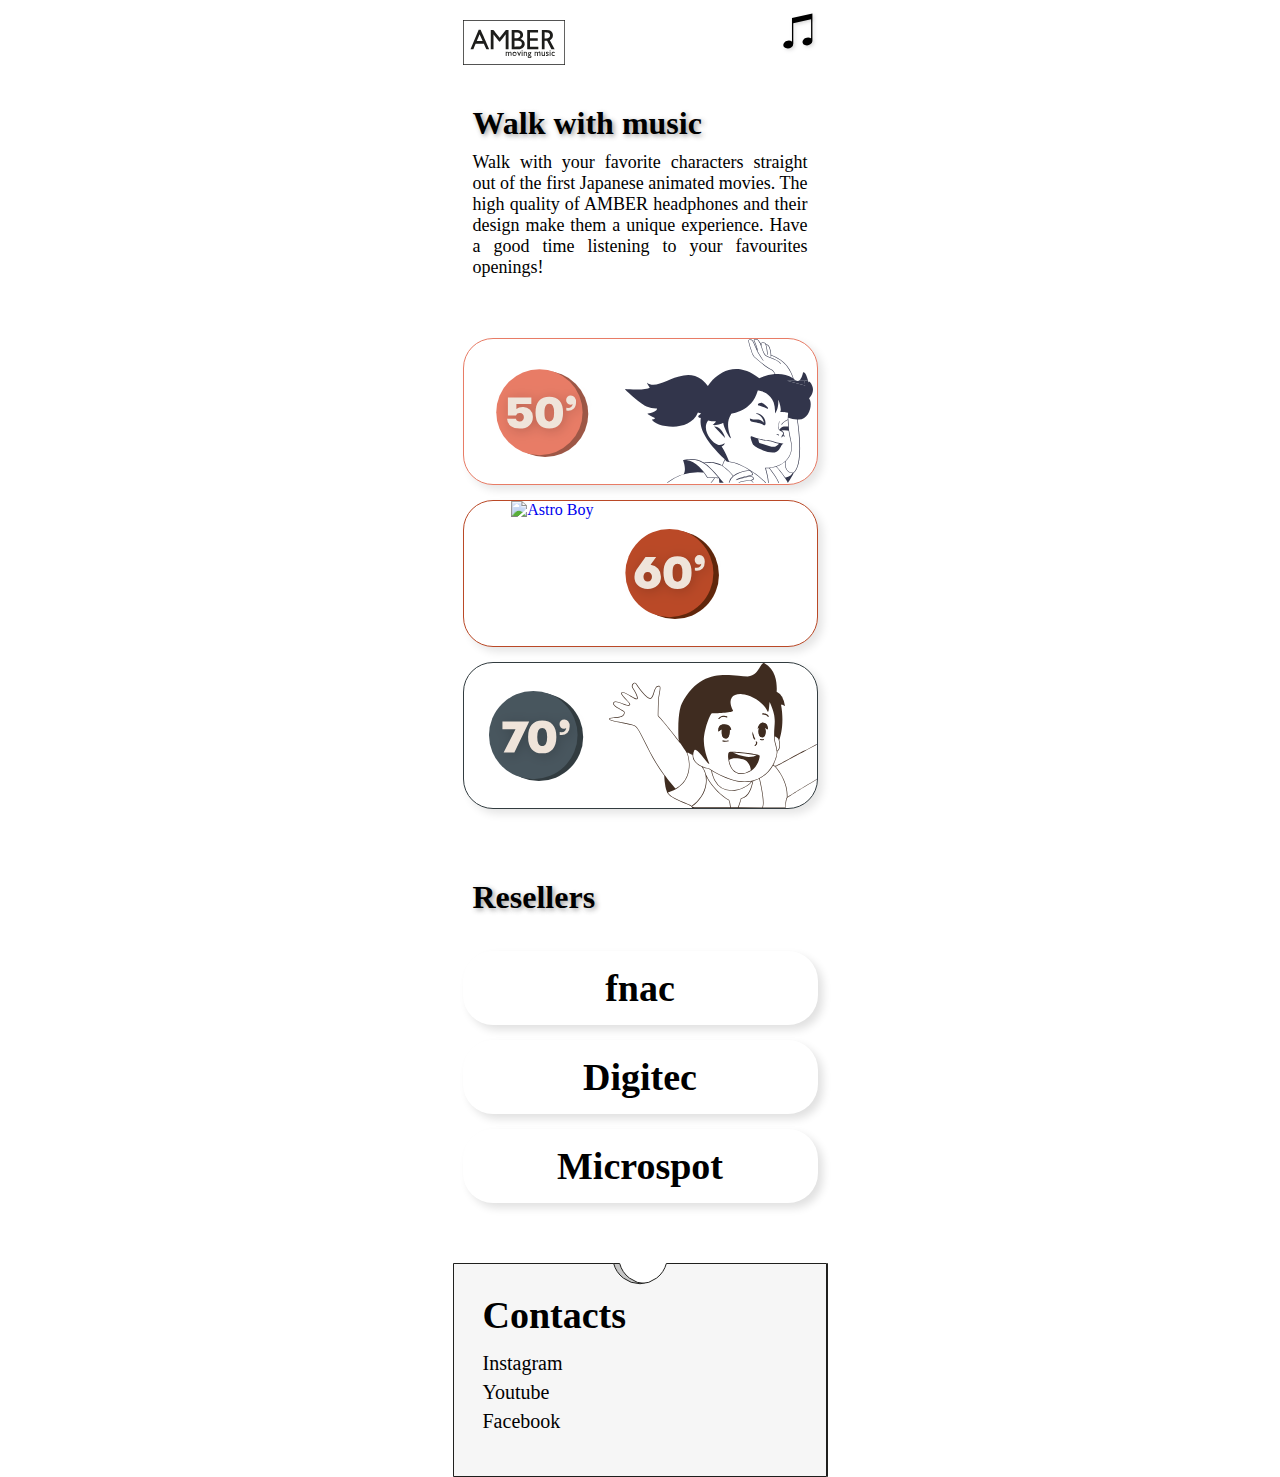
==== index.html @ 82d3be62 "12/ changements html (class + scroll déplacé + nouvelles ancres)" ====
<!DOCTYPE html>
<html class="homepage-amber">
  <head>
    <meta charset="UTF-8" />
    <meta name="viewport" content="width=device-width, initial-scale=1.0" />
    <link rel="stylesheet" href="css/styles.css"/> 
    <link rel="stylesheet" href="https://use.typekit.net/hvi0ghs.css">
    <title>Amber</title>
  </head>
<body>
  <header>
  <div class="top-info homepage">
    <img class="logo"
    src="img/header/Logo_homepage.svg"
    alt="logo AMBER">

    <img class="music-button"
    src="img/header/Note_homepage.svg"
    alt="note de music">
  </div>  

  <h1>Walk with music</h1>
  <p class="explication">
    Walk with your favorite characters straight out of the first Japanese
     animated movies. The high quality of AMBER headphones and their design 
     make them a unique experience. Have a good time listening to your 
     favourites openings!
  </p>
  </header>
  <main>
    <div class="all-products">
      <a id="50-product" href="50.html" target="_blank">
        <div class="product-button fifties-button">
          <img class="number-product"
          src="img/main/button_50.svg"
          alt="fifties">
          <img class="character"
          src="img/main/MagicBoy.svg"
          alt="Magic Boy">
        </div>
      </a>

      <a id="60-product" href="60.html" target="_blank">
        <div class="product-button sixties-button">
          <img class="number-product"
          src="img/main/button_60.svg"
          alt="Sixties">
          <img class="character"
          src="img/main/AstroBoy.svg"
          alt="Astro Boy">
        </div>
      </a>
      <a id="70-product" href="70.html" target="_blank">
        <div class="product-button seventies-button">
          <img class="number-product"
          src="img/main/button_70.svg"
          alt="Seventies">
          <img class="character"
          src="img/main/heidi.svg"
          alt="Heidi">
        </div>
      </a>
  
    </div>
    <div class="resellers">
      <div class="background background-homepage">
        <h1 id="resellers">Resellers</h1>
      </div>
      <a href="https://www.fr.fnac.ch/" target="_blank">
        <p class="first-source">fnac</p>
      </a>
      <a href="https://www.digitec.ch/fr" target="_blank">
        <p>Digitec</p> 
      </a>
      <a href="https://www.microspot.ch/fr" target="_blank">
        <p>Microspot</p>
      </a>
    </div>
  </main>  

  <footer>
    <div class="contact homepage">
      <h2>Contacts</h2>
      <a href="https://www.instagram.com/alyssa.tml/" 
      target="_blank" 
      class="contact-homepage">
        <p>Instagram</p>
      </a>
      <a href="https://www.spafribourg.ch/index.php" 
      target="_blank" 
      class="contact-homepage">
        <p>Youtube</p>
      </a>
      <a href="https://www.fr.ch/eikon" 
      target="_blank" 
      class="contact-homepage">
        <p>Facebook</p>
      </a>
  </div>
  </footer>
</body>
</html>
---- css/styles.css ----
@font-face {
  font-family: 'Gt';
  src: url('../../../Desktop/eikon/fonts/vintage/GtWalsheim/GTWalsheimPro-Medium.woff2') format('woff2');
  font-weight: 500;
  font-style: normal;
}

@font-face {
  font-family: 'Gt';
  src: url('../../../Desktop/eikon/fonts/vintage/GtWalsheim/GTWalsheimPro-Bold.woff2') format('woff2');
  font-weight: 700;
  font-style: normal;
}

html {
  scroll-behavior: smooth;
}

body {
  width: 100%;
  max-width: 375px;
  display: block;
  text-align: center;
  margin: auto;
}

.homepage img,
.top-info img{
  height: 45px;
}

header .homepage,
.top-info {
  display: flex;
  padding-top: 10px; 
}

header .logo,
.top-info .logo {
  justify-content: flex-start;
  margin-left: 10px;
  padding-top: 10px;
}

header .music-button,
.top-info .music-button {
  padding-left: 215px;
}

main .button {
  height: 90px;
}

header .slogan-homepage {
  align-content: center;
  height: 273%;
  margin-top: 40px;
}

header p {
  font-weight: 500;
  font-family: 'Gt';
  font-size: 18px;
  margin: 0 10px 40px;
  padding: 0 10px 20px;
  text-align: justify;
}

main .product-button {
  background-color: white;
  display: flex;
  justify-content: center;
  align-items: center;
  margin: 15px 10px;
  -webkit-box-shadow: 5px 5px 9px 0px rgba(0,0,0,0.1);
  -moz-box-shadow: 5px 5px 9px 0px rgba(0,0,0,0.1);
  box-shadow: 5px 5px 9px 0px rgba(0,0,0,0.1);
  border-radius: 30px;
}

main .number-product {
  height: 90px;
}

main .character {
  height: 145px;
}

main .fifties-button .character {
  margin-left: 30px;
}

main .fifties-button .number-product{
  margin-left: 25px;
}

main .sixties-button .number-product{
  order: 1;
  margin-right: 45px;
}

main .sixties-button .character {
  margin-right: 25px;
}

main .seventies-button .character {
  margin-left: 20px;
}

main .seventies-button .number-product{
  margin-left: 25px;
}

main .fifties-button {
  border: 1px solid #e87c66;
}

main .sixties-button {
  border: 1px solid #ba4927;
}

main .seventies-button {
  border: 1px solid #323c40;
  margin-bottom: 50px;
}

h1 {
  font-weight: 700;
  font-family: 'Gt';
  font-size: 32px;
  text-align: justify;
  text-shadow: 2px 2px 5px rgba(150, 150, 150, 0.92);
  padding: 20px 20px 5px;
  margin: 20px 0 5px;
}

main a p {
  font-weight: 700;
  font-family: 'Gt';
  font-size: 38px;
  text-align: center;
  background-color: white;
  -webkit-box-shadow: 5px 5px 9px 0px rgba(0,0,0,0.12);
  -moz-box-shadow: 5px 5px 9px 0px rgba(0,0,0,0.12);
  box-shadow: 5px 5px 9px 0px rgba(0,0,0,0.12);
  margin: 15px 10px 10px;
  padding: 15px;
  border-radius: 30px;
  color: black;
 }

 main .first-source {
   margin-top: 30px;
 }

footer h2{
  font-weight: 700;
  font-family: 'Gt';
  font-size: 38px;
  text-align: left;
  padding: 30px 0 0 30px;
  margin-bottom: 15px;
}

.slogan {
  margin: 20px 0 50px;
}

.showcase-product {
  border-radius: 40px;
  margin: 10px;
  padding: 20px;
  display: flex;
  flex-wrap: wrap;
  -webkit-box-shadow: 5px 5px 9px 0px rgba(0,0,0,0.12);
  -moz-box-shadow: 5px 5px 9px 0px rgba(0,0,0,0.12);
  box-shadow: 5px 5px 9px 0px rgba(0,0,0,0.12);
}

.showcase-fifties {
  background-color: #5a5f82;
}

.showcase-sixties {
  background-color: #7e5371;
}

.showcase-seventies {
  background-color: #48565e;
}

main .box {
  height: 500px;
  padding: 20px 20px 40px 5px;
}

.explication-product p {
  font-weight: 500;
  font-family: 'Gt';
  font-size: 26px;
  text-align: justify;
  padding: 20px 25px 30px;
  margin: 50px 10px 55px;
  border-radius: 30px;
}

.explication-product {
  color: #eedec9;
}

.sell-product h3 {
  font-weight: 700;
  font-family: 'Gt';
  font-size: 45px;
  -webkit-box-shadow: 5px 5px 9px 0px rgba(0,0,0,0.12);
  -moz-box-shadow: 5px 5px 9px 0px rgba(0,0,0,0.12);
  box-shadow: 5px 5px 9px 0px rgba(0,0,0,0.12);
  border-radius: 30px;
  margin: 1px 4px ;
  padding: 10px;
  color: #eedec9;
}

.sell-fifties h3,
.fifties-more-info,
.explication-fifties p,
.scroll-top-fifties {
  background-color: #3b405a;
} 

.sell-sixties h3,
.sixties-more-info,
.explication-sixties p,
.scroll-top-sixties {
  background-color: #6d4860;
} 

.sell-seventies h3,
.seventies-more-info,
.explication-seventies p,
.scroll-top-seventies {
  background-color: #313c40;
} 

.background-fifties {
  border: 1px solid #3b405a;
}

.background-sixties {
  border: 1px solid #6d4860;
}

.background-seventies {
  border: 1px solid #313c40;
}

.background-products {
  -webkit-box-shadow: 5px 5px 9px 0px rgba(0,0,0,0.12);
  -moz-box-shadow: 5px 5px 9px 0px rgba(0,0,0,0.12);
  box-shadow: 5px 5px 9px 0px rgba(0,0,0,0.12);
  margin: 0 10px ;
  padding: 5px;
  border-radius: 35px;
}

.more-info {
  margin-top: 20px;
  color: #eedec9;
  padding: 10px;
  border-radius: 35px;
  font-weight: 700;
  font-family: 'Gt';
  font-size: 37px;
  margin: 25px 10px;
  padding: 15px;
  -webkit-box-shadow: 5px 5px 9px 0px rgba(0,0,0,0.12);
  -moz-box-shadow: 5px 5px 9px 0px rgba(0,0,0,0.12);
  box-shadow: 5px 5px 9px 0px rgba(0,0,0,0.12);
}


footer .contact-fifties {
  background-image: url(../img/footer/box_footer_fifties.svg);
}

footer .contact-sixties {
  background-image: url(../img/footer/box_footer_sixties.svg);
}

footer .contact-seventies {
  background-image: url(../img/footer/box_footer_seventies.svg);
}

footer .homepage {
  background-image: url(../img/footer/box_footer.svg);
}

.contact {
  height: 214px;
  margin-top: 60px;
}

.contact h2 {
  color: #efe4da;
}

.homepage h2 {
  color: black;
}

.scroll-top-button {
  display: block;
  width: 50px;
  height: 50px;
  color: #efe4da;
  border-radius: 50%;
  text-align: center;
  text-decoration: none;
  font-size: 25px;
  line-height: 50px;
  box-shadow: 0 0 10px #33333355;
  left: 50%;
  margin: 60px 15px 0 0;
}

a p {
  font-weight: 500;
  font-family: 'Gt';
  font-size: 20px;
  text-shadow: 5px 7px 18px -3px rgba(0,0,0,0.2);
  color: #efe4da;
  text-align: justify;
  padding-left: 30px;
  margin: 6px 0;
}

.contact-homepage p{ 
  color: black;
}

a  {
  text-decoration: none;
}

.contact-scroll-container {
  display: flex;
  flex-direction: row;
  justify-content: space-between;
}

.contact-container {
  display: flex;
  flex-direction: column;
}
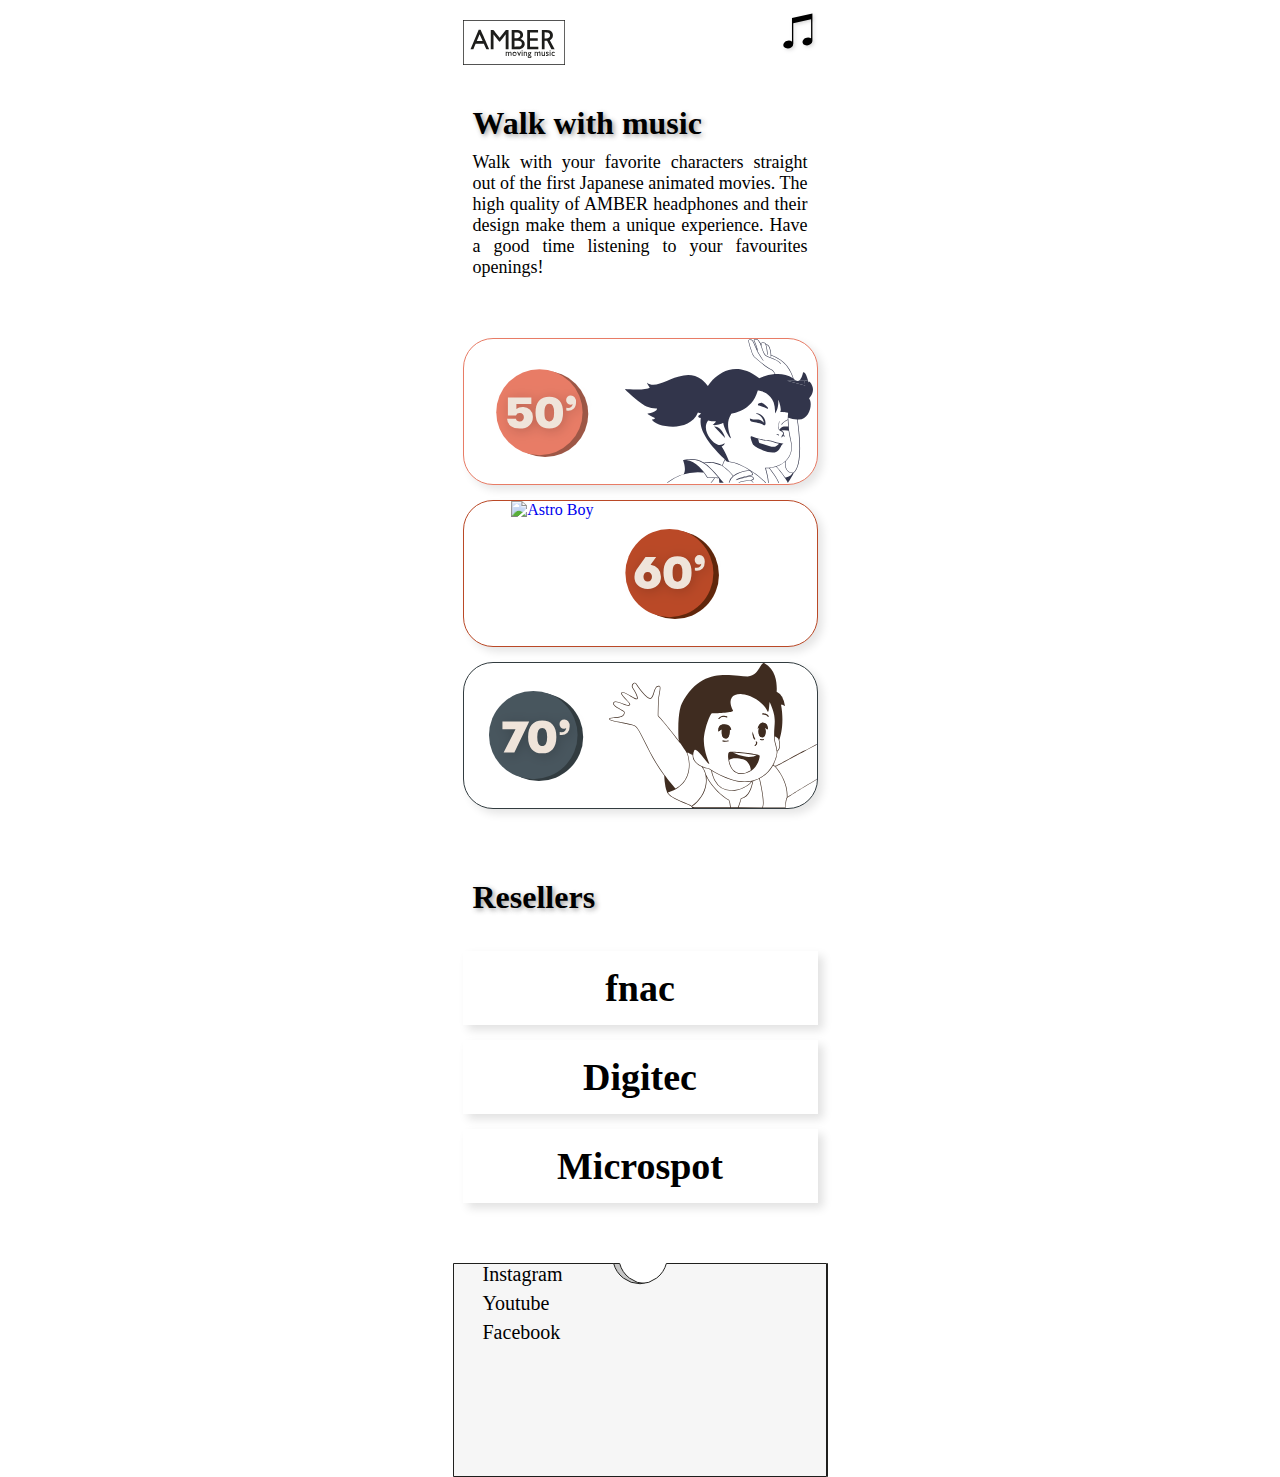
==== commit 53f0e0e8: "13/ modifications css main" ====
--- a/index.html
+++ b/index.html
@@ -80,7 +80,6 @@
 
   <footer>
     <div class="contact homepage">
-      <h2>Contacts</h2>
       <a href="https://www.instagram.com/alyssa.tml/" 
       target="_blank" 
       class="contact-homepage">
--- a/css/styles.css
+++ b/css/styles.css
@@ -145,7 +145,6 @@
   box-shadow: 5px 5px 9px 0px rgba(0,0,0,0.12);
   margin: 15px 10px 10px;
   padding: 15px;
-  border-radius: 30px;
   color: black;
  }
 
@@ -153,17 +152,60 @@
    margin-top: 30px;
  }
 
-footer h2{
+footer h2,
+h4 {
   font-weight: 700;
   font-family: 'Gt';
   font-size: 38px;
-  text-align: left;
+  text-align: justify;
+}
+
+footer .h2 {
   padding: 30px 0 0 30px;
   margin-bottom: 15px;
 }
 
-.slogan {
-  margin: 20px 0 50px;
+h4 {
+  margin: 30px 0 20px 15px;
+  text-shadow: 2px 2px 5px rgba(150, 150, 150, 0.9);
+}
+
+.buy-seventies {
+  color: #313c40;
+}
+
+.buy-sixties {
+  color: #89371a;
+}
+
+.buy-fifties {
+  color: #3b405a;
+}
+
+h3 {
+  color: white;
+  font-weight: 700;
+  font-family: 'Gt';
+  font-size: 45px;
+  text-align: justify;
+  -webkit-box-shadow: 5px 5px 9px 0px rgba(0,0,0,0.12);
+  -moz-box-shadow: 5px 5px 9px 0px rgba(0,0,0,0.12);
+  box-shadow: 5px 5px 9px 0px rgba(0,0,0,0.12);
+  border-radius: 40px;
+  margin: 15px;
+  padding: 10px 22px;
+}
+
+.shop-seventies {
+  background-color: #313c40;
+}
+
+.shop-sixties {
+  background-color: #89371a;
+}
+
+.shop-fifties {
+  background-color: #3b405a;
 }
 
 .showcase-product {
@@ -177,14 +219,17 @@
   box-shadow: 5px 5px 9px 0px rgba(0,0,0,0.12);
 }
 
+.sell-fifties,
 .showcase-fifties {
   background-color: #5a5f82;
 }
 
+.sell-sixties,
 .showcase-sixties {
-  background-color: #7e5371;
-}
-
+  background-color: #ba4927;
+}
+
+.sell-seventies,
 .showcase-seventies {
   background-color: #48565e;
 }
@@ -194,50 +239,58 @@
   padding: 20px 20px 40px 5px;
 }
 
+h4 {
+  font-weight: 700;
+  font-family: 'Gt';
+  font-size: 38px;
+}
+
 .explication-product p {
   font-weight: 500;
   font-family: 'Gt';
-  font-size: 26px;
-  text-align: justify;
-  padding: 20px 25px 30px;
-  margin: 50px 10px 55px;
+  font-size: 20px;
+  text-align: justify;
+  padding: 5px 15px 30px;
+  margin: 25px 5px 20px;
+  color: black;
+}
+
+hr {
+  border: 1px solid black;
+  margin: 5px 0 20px;
+}
+
+.sell-product {
   border-radius: 30px;
-}
-
-.explication-product {
-  color: #eedec9;
-}
-
-.sell-product h3 {
-  font-weight: 700;
-  font-family: 'Gt';
-  font-size: 45px;
-  -webkit-box-shadow: 5px 5px 9px 0px rgba(0,0,0,0.12);
-  -moz-box-shadow: 5px 5px 9px 0px rgba(0,0,0,0.12);
-  box-shadow: 5px 5px 9px 0px rgba(0,0,0,0.12);
-  border-radius: 30px;
-  margin: 1px 4px ;
-  padding: 10px;
-  color: #eedec9;
-}
-
-.sell-fifties h3,
-.fifties-more-info,
-.explication-fifties p,
+  -webkit-box-shadow: 5px 5px 9px 0px rgba(0,0,0,0.12);
+  -moz-box-shadow: 5px 5px 9px 0px rgba(0,0,0,0.12);
+  box-shadow: 5px 5px 9px 0px rgba(0,0,0,0.12);
+  margin: 10px;
+}
+
+.sell-product h5 {
+  color: white;
+  font-weight: 700;
+  font-family: 'Gt';
+  font-size: 70px;
+  margin: 30px;
+}
+
+
+.sell-container {
+  display: flex;
+  justify-content: center;
+}
+
+
 .scroll-top-fifties {
   background-color: #3b405a;
 } 
 
-.sell-sixties h3,
-.sixties-more-info,
-.explication-sixties p,
 .scroll-top-sixties {
-  background-color: #6d4860;
+  background-color: #89371a
 } 
 
-.sell-seventies h3,
-.seventies-more-info,
-.explication-seventies p,
 .scroll-top-seventies {
   background-color: #313c40;
 } 
@@ -247,7 +300,7 @@
 }
 
 .background-sixties {
-  border: 1px solid #6d4860;
+  border: 1px solid #89371a;
 }
 
 .background-seventies {
@@ -306,6 +359,12 @@
 
 .homepage h2 {
   color: black;
+}
+
+.scroller {
+  display: flex;
+  justify-content: center;
+  padding-left: 20px;
 }
 
 .scroll-top-button {
@@ -342,11 +401,6 @@
   text-decoration: none;
 }
 
-.contact-scroll-container {
-  display: flex;
-  flex-direction: row;
-  justify-content: space-between;
-}
 
 .contact-container {
   display: flex;
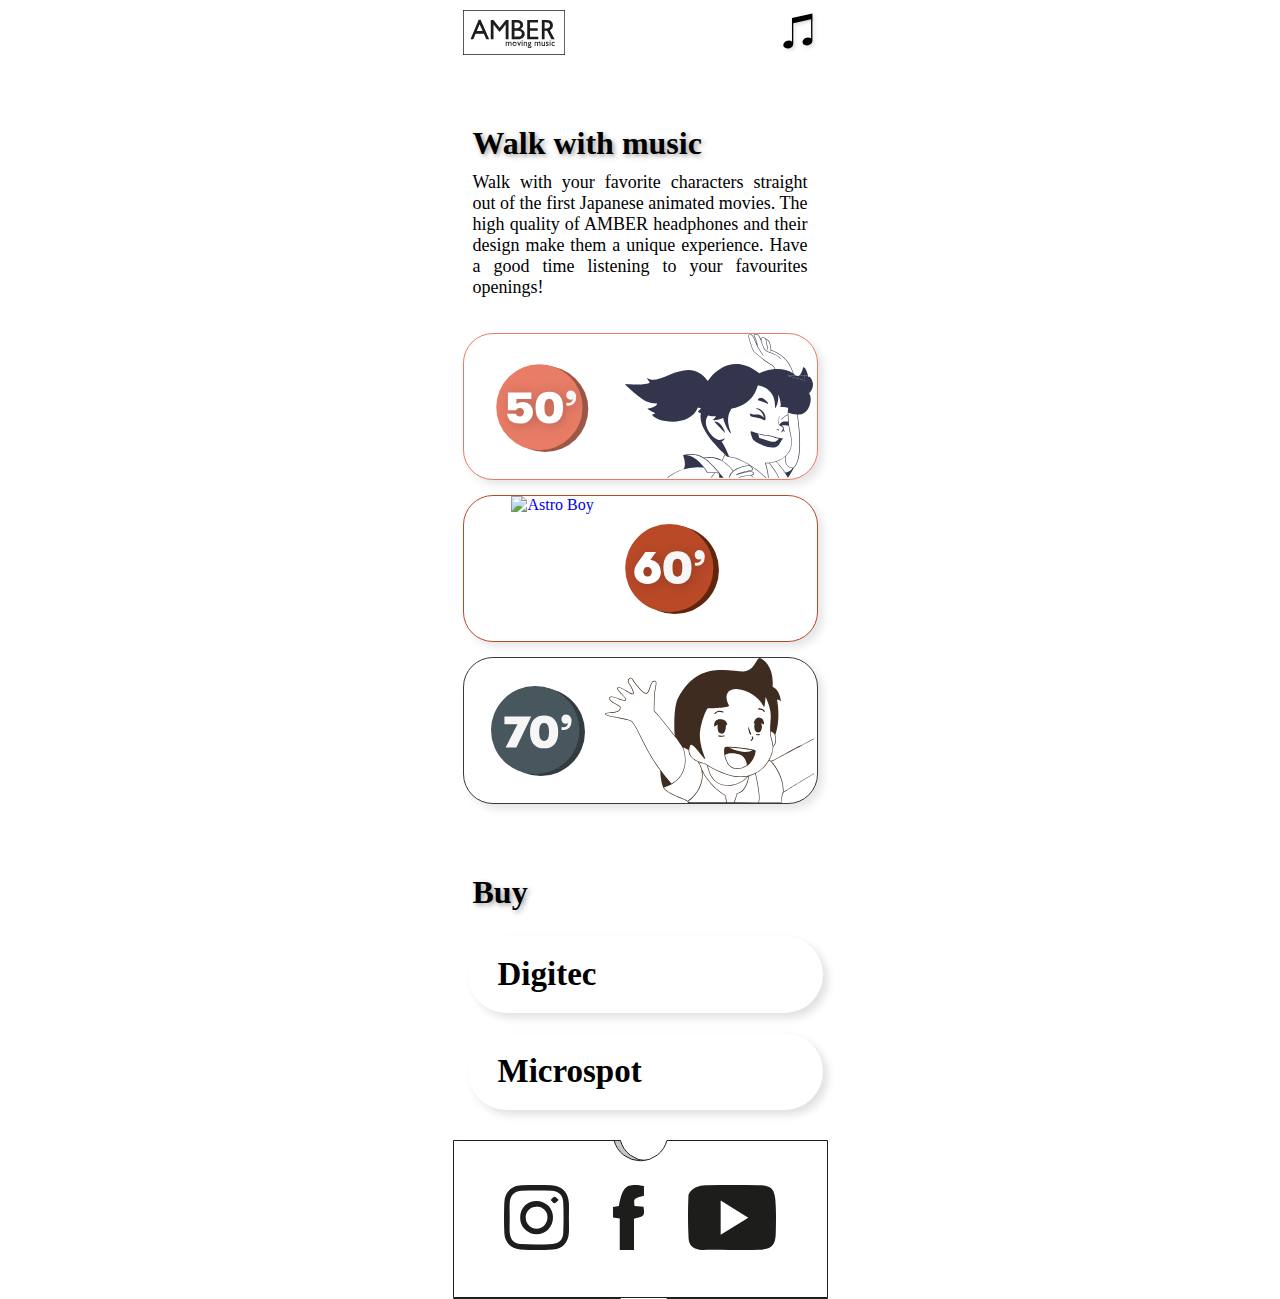
==== commit c856ff1a: "14/ version final (V3)" ====
--- a/index.html
+++ b/index.html
@@ -9,41 +9,39 @@
   </head>
 <body>
   <header>
-  <div class="top-info homepage">
-    <img class="logo"
-    src="img/header/Logo_homepage.svg"
-    alt="logo AMBER">
+    <div class="top-info homepage">
+      <img class="logo"
+      src="img/header/Logo_homepage.svg"
+      alt="logo AMBER">
 
-    <img class="music-button"
-    src="img/header/Note_homepage.svg"
-    alt="note de music">
-  </div>  
-
-  <h1>Walk with music</h1>
-  <p class="explication">
-    Walk with your favorite characters straight out of the first Japanese
-     animated movies. The high quality of AMBER headphones and their design 
-     make them a unique experience. Have a good time listening to your 
-     favourites openings!
-  </p>
+      <img class="music-button"
+      src="img/header/Note_homepage.svg"
+      alt="note de music">
+    </div>  
+    <h1>Walk with music</h1>
+    <p>
+      Walk with your favorite characters straight out of the first Japanese
+      animated movies. The high quality of AMBER headphones and their design 
+      make them a unique experience. Have a good time listening to your 
+      favourites openings!
+    </p>
   </header>
   <main>
     <div class="all-products">
       <a id="50-product" href="50.html" target="_blank">
         <div class="product-button fifties-button">
           <img class="number-product"
-          src="img/main/button_50.svg"
+          src="img/main/pink_button_fifties.svg"
           alt="fifties">
           <img class="character"
           src="img/main/MagicBoy.svg"
           alt="Magic Boy">
         </div>
       </a>
-
       <a id="60-product" href="60.html" target="_blank">
         <div class="product-button sixties-button">
           <img class="number-product"
-          src="img/main/button_60.svg"
+          src="img/main/orange_button_sixties.svg"
           alt="Sixties">
           <img class="character"
           src="img/main/AstroBoy.svg"
@@ -53,22 +51,18 @@
       <a id="70-product" href="70.html" target="_blank">
         <div class="product-button seventies-button">
           <img class="number-product"
-          src="img/main/button_70.svg"
+          src="img/main/blue_button_seventies.svg"
           alt="Seventies">
           <img class="character"
           src="img/main/heidi.svg"
           alt="Heidi">
         </div>
       </a>
-  
     </div>
-    <div class="resellers">
+    <div>
       <div class="background background-homepage">
-        <h1 id="resellers">Resellers</h1>
+        <h1 id="resellers">Buy</h1>
       </div>
-      <a href="https://www.fr.fnac.ch/" target="_blank">
-        <p class="first-source">fnac</p>
-      </a>
       <a href="https://www.digitec.ch/fr" target="_blank">
         <p>Digitec</p> 
       </a>
@@ -77,25 +71,18 @@
       </a>
     </div>
   </main>  
-
   <footer>
     <div class="contact homepage">
-      <a href="https://www.instagram.com/alyssa.tml/" 
-      target="_blank" 
-      class="contact-homepage">
-        <p>Instagram</p>
+      <a href="https://www.instagram.com/alyssa.tml/" target="_blank">
+        <img src="img/footer/insta_homepage.svg" alt="logo instagream">
       </a>
-      <a href="https://www.spafribourg.ch/index.php" 
-      target="_blank" 
-      class="contact-homepage">
-        <p>Youtube</p>
+      <a href="https://www.spafribourg.ch/index.php" target="_blank">
+        <img src="img/footer/fb_homepage.svg" alt="logo Facebook">
       </a>
-      <a href="https://www.fr.ch/eikon" 
-      target="_blank" 
-      class="contact-homepage">
-        <p>Facebook</p>
+      <a href="https://www.fr.ch/eikon" target="_blank">
+        <img src="img/footer/ytb_homepage.svg" alt="logo Youtube">
       </a>
-  </div>
+    </div>
   </footer>
 </body>
 </html>--- a/css/styles.css
+++ b/css/styles.css
@@ -24,7 +24,6 @@
   margin: auto;
 }
 
-.homepage img,
 .top-info img{
   height: 45px;
 }
@@ -35,11 +34,9 @@
   padding-top: 10px; 
 }
 
-header .logo,
 .top-info .logo {
   justify-content: flex-start;
   margin-left: 10px;
-  padding-top: 10px;
 }
 
 header .music-button,
@@ -47,21 +44,16 @@
   padding-left: 215px;
 }
 
-main .button {
+main .button,
+main .number-product  {
   height: 90px;
-}
-
-header .slogan-homepage {
-  align-content: center;
-  height: 273%;
-  margin-top: 40px;
 }
 
 header p {
   font-weight: 500;
   font-family: 'Gt';
   font-size: 18px;
-  margin: 0 10px 40px;
+  margin: 0 10px 10px;
   padding: 0 10px 20px;
   text-align: justify;
 }
@@ -78,10 +70,6 @@
   border-radius: 30px;
 }
 
-main .number-product {
-  height: 90px;
-}
-
 main .character {
   height: 145px;
 }
@@ -131,25 +119,22 @@
   text-align: justify;
   text-shadow: 2px 2px 5px rgba(150, 150, 150, 0.92);
   padding: 20px 20px 5px;
-  margin: 20px 0 5px;
+  margin: 50px 0 5px;
 }
 
 main a p {
   font-weight: 700;
   font-family: 'Gt';
-  font-size: 38px;
-  text-align: center;
+  font-size: 33px;
+  text-align: justify;
   background-color: white;
   -webkit-box-shadow: 5px 5px 9px 0px rgba(0,0,0,0.12);
   -moz-box-shadow: 5px 5px 9px 0px rgba(0,0,0,0.12);
   box-shadow: 5px 5px 9px 0px rgba(0,0,0,0.12);
-  margin: 15px 10px 10px;
-  padding: 15px;
+  margin: 20px 5px 20px 15px;
+  padding: 20px 5px 20px 30px;
+  border-radius: 40px;
   color: black;
- }
-
- main .first-source {
-   margin-top: 30px;
  }
 
 footer h2,
@@ -217,6 +202,7 @@
   -webkit-box-shadow: 5px 5px 9px 0px rgba(0,0,0,0.12);
   -moz-box-shadow: 5px 5px 9px 0px rgba(0,0,0,0.12);
   box-shadow: 5px 5px 9px 0px rgba(0,0,0,0.12);
+  margin-top: 60px;
 }
 
 .sell-fifties,
@@ -276,12 +262,10 @@
   margin: 30px;
 }
 
-
 .sell-container {
   display: flex;
   justify-content: center;
 }
-
 
 .scroll-top-fifties {
   background-color: #3b405a;
@@ -316,49 +300,28 @@
   border-radius: 35px;
 }
 
-.more-info {
-  margin-top: 20px;
-  color: #eedec9;
-  padding: 10px;
-  border-radius: 35px;
-  font-weight: 700;
-  font-family: 'Gt';
-  font-size: 37px;
-  margin: 25px 10px;
-  padding: 15px;
-  -webkit-box-shadow: 5px 5px 9px 0px rgba(0,0,0,0.12);
-  -moz-box-shadow: 5px 5px 9px 0px rgba(0,0,0,0.12);
-  box-shadow: 5px 5px 9px 0px rgba(0,0,0,0.12);
-}
-
+footer {
+  background-repeat: no-repeat;
+}
 
 footer .contact-fifties {
-  background-image: url(../img/footer/box_footer_fifties.svg);
+  background-image: url(../img/footer/box_fifties.svg);
 }
 
 footer .contact-sixties {
-  background-image: url(../img/footer/box_footer_sixties.svg);
+  background-image: url(../img/footer/box_sixties.svg);
 }
 
 footer .contact-seventies {
-  background-image: url(../img/footer/box_footer_seventies.svg);
+  background-image: url(../img/footer/box_seventies.svg);
 }
 
 footer .homepage {
-  background-image: url(../img/footer/box_footer.svg);
+  background-image: url(../img/footer/box_homepage.svg);
 }
 
 .contact {
-  height: 214px;
-  margin-top: 60px;
-}
-
-.contact h2 {
-  color: #efe4da;
-}
-
-.homepage h2 {
-  color: black;
+  margin-top: 30px;
 }
 
 .scroller {
@@ -382,28 +345,16 @@
   margin: 60px 15px 0 0;
 }
 
-a p {
-  font-weight: 500;
-  font-family: 'Gt';
-  font-size: 20px;
-  text-shadow: 5px 7px 18px -3px rgba(0,0,0,0.2);
-  color: #efe4da;
-  text-align: justify;
-  padding-left: 30px;
-  margin: 6px 0;
-}
-
-.contact-homepage p{ 
-  color: black;
-}
-
 a  {
   text-decoration: none;
 }
 
+footer img {
+  height: 65px;
+  margin: 45px 20px;
+}
 
 .contact-container {
   display: flex;
-  flex-direction: column;
-}
-
+  flex-direction: row;
+}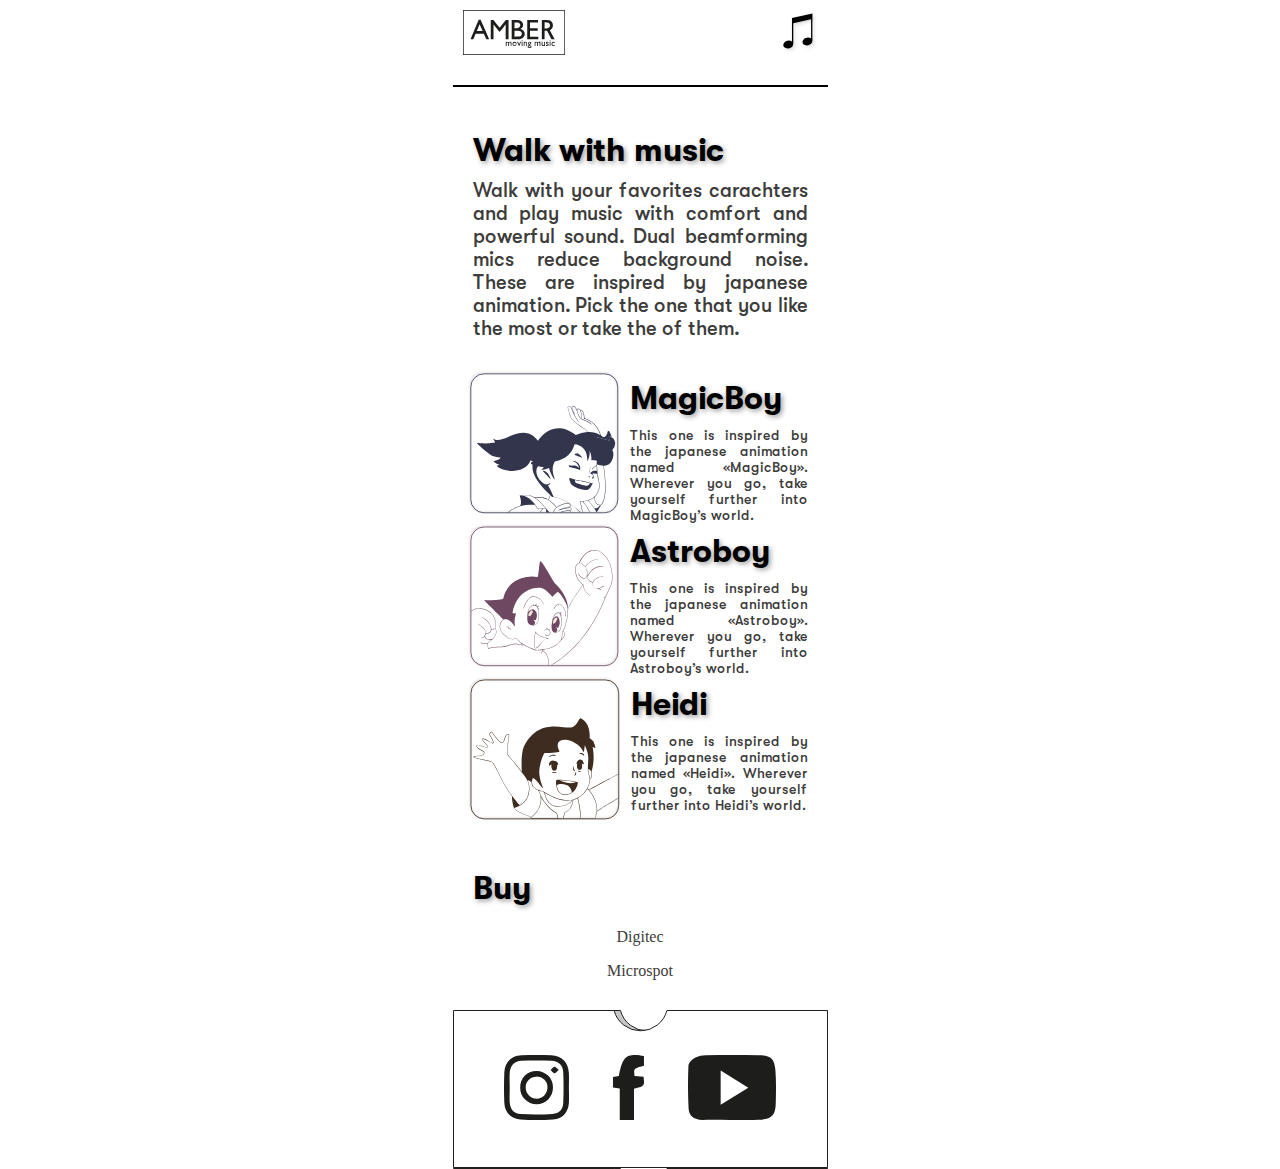
==== commit 0fa8ce4f: "15/ nouvelles version header homepage" ====
--- a/index.html
+++ b/index.html
@@ -4,7 +4,6 @@
     <meta charset="UTF-8" />
     <meta name="viewport" content="width=device-width, initial-scale=1.0" />
     <link rel="stylesheet" href="css/styles.css"/> 
-    <link rel="stylesheet" href="https://use.typekit.net/hvi0ghs.css">
     <title>Amber</title>
   </head>
 <body>
@@ -18,47 +17,71 @@
       src="img/header/Note_homepage.svg"
       alt="note de music">
     </div>  
+    <hr>
     <h1>Walk with music</h1>
     <p>
-      Walk with your favorite characters straight out of the first Japanese
-      animated movies. The high quality of AMBER headphones and their design 
-      make them a unique experience. Have a good time listening to your 
-      favourites openings!
+      Walk with your favorites  carachters and play music with comfort and 
+      powerful sound. Dual beamforming mics reduce background noise.
+      These are inspired by  japanese animation. Pick the one that you like the 
+      most or take the of them.
     </p>
   </header>
   <main>
-    <div class="all-products">
-      <a id="50-product" href="50.html" target="_blank">
-        <div class="product-button fifties-button">
-          <img class="number-product"
-          src="img/main/pink_button_fifties.svg"
-          alt="fifties">
-          <img class="character"
-          src="img/main/MagicBoy.svg"
-          alt="Magic Boy">
+    <div class="all-products-container">
+      <div class="fifties-product">
+        <div class="fifties-button">
+          <a id="fifties-product" href="50.html" target="_blank">
+            <div class="img-button fifties-button">
+              <img class="character"
+              src="img/main/MagicBoy_button.svg"
+              alt="Magic Boy">
+            </div>
+          </a>
         </div>
-      </a>
-      <a id="60-product" href="60.html" target="_blank">
-        <div class="product-button sixties-button">
-          <img class="number-product"
-          src="img/main/orange_button_sixties.svg"
-          alt="Sixties">
-          <img class="character"
-          src="img/main/AstroBoy.svg"
-          alt="Astro Boy">
+        <div class="text-button">
+          <h1>MagicBoy</h1>
+          <p>This one is inspired by the japanese animation named «MagicBoy». 
+            Wherever you go, take yourself further into MagicBoy’s world.
+          </p>
         </div>
-      </a>
-      <a id="70-product" href="70.html" target="_blank">
-        <div class="product-button seventies-button">
-          <img class="number-product"
-          src="img/main/blue_button_seventies.svg"
-          alt="Seventies">
-          <img class="character"
-          src="img/main/heidi.svg"
-          alt="Heidi">
+      </div>
+      <div class="sixties-product">
+        <div class="sixties-button">
+          <a id="sixties-product" href="60.html" target="_blank">
+            <div class="img-button fifties-button">
+              <img class="character"
+              src="img/main/AstroBoy_button.svg"
+              alt="AstroBoy">
+            </div>
+          </a>
         </div>
-      </a>
+        <div class="text-button">
+          <h1>Astroboy</h1>
+          <p>This one is inspired by the japanese animation named «Astroboy».  
+            Wherever you go, take yourself further into Astroboy’s world.
+          </p>
+        </div>
+      </div>
+      <div class="seventies-product">
+        <div class="seventies-button">
+          <a id="seventies-product" href="70.html" target="_blank">
+            <div class="img-button fifties-button">
+              <img class="character"
+              src="img/main/Heidi_button.svg"
+              alt="Heidi">
+            </div>
+          </a>
+        </div>
+        <div class="text-button">
+          <h1>Heidi</h1>
+          <p>This one is inspired by the japanese animation named «Heidi».  
+            Wherever you go, take yourself further into Heidi’s world.
+          </p>
+        </div>
+      </div>
     </div>
+
+
     <div>
       <div class="background background-homepage">
         <h1 id="resellers">Buy</h1>
--- a/css/styles.css
+++ b/css/styles.css
@@ -1,13 +1,13 @@
 @font-face {
   font-family: 'Gt';
-  src: url('../../../Desktop/eikon/fonts/vintage/GtWalsheim/GTWalsheimPro-Medium.woff2') format('woff2');
+  src: url('../fonts/GTWalsheimPro-Medium.woff2') format('woff2');
   font-weight: 500;
   font-style: normal;
 }
 
 @font-face {
   font-family: 'Gt';
-  src: url('../../../Desktop/eikon/fonts/vintage/GtWalsheim/GTWalsheimPro-Bold.woff2') format('woff2');
+  src: url('../fonts/GTWalsheimPro-Bold.woff2') format('woff2');
   font-weight: 700;
   font-style: normal;
 }
@@ -49,69 +49,23 @@
   height: 90px;
 }
 
+p {
+  color: #3c3c3b;
+}
+
 header p {
   font-weight: 500;
   font-family: 'Gt';
-  font-size: 18px;
+  font-size: 20px;
   margin: 0 10px 10px;
   padding: 0 10px 20px;
   text-align: justify;
 }
 
-main .product-button {
-  background-color: white;
-  display: flex;
-  justify-content: center;
-  align-items: center;
-  margin: 15px 10px;
-  -webkit-box-shadow: 5px 5px 9px 0px rgba(0,0,0,0.1);
-  -moz-box-shadow: 5px 5px 9px 0px rgba(0,0,0,0.1);
-  box-shadow: 5px 5px 9px 0px rgba(0,0,0,0.1);
-  border-radius: 30px;
-}
-
 main .character {
   height: 145px;
 }
 
-main .fifties-button .character {
-  margin-left: 30px;
-}
-
-main .fifties-button .number-product{
-  margin-left: 25px;
-}
-
-main .sixties-button .number-product{
-  order: 1;
-  margin-right: 45px;
-}
-
-main .sixties-button .character {
-  margin-right: 25px;
-}
-
-main .seventies-button .character {
-  margin-left: 20px;
-}
-
-main .seventies-button .number-product{
-  margin-left: 25px;
-}
-
-main .fifties-button {
-  border: 1px solid #e87c66;
-}
-
-main .sixties-button {
-  border: 1px solid #ba4927;
-}
-
-main .seventies-button {
-  border: 1px solid #323c40;
-  margin-bottom: 50px;
-}
-
 h1 {
   font-weight: 700;
   font-family: 'Gt';
@@ -119,23 +73,42 @@
   text-align: justify;
   text-shadow: 2px 2px 5px rgba(150, 150, 150, 0.92);
   padding: 20px 20px 5px;
-  margin: 50px 0 5px;
-}
-
-main a p {
-  font-weight: 700;
-  font-family: 'Gt';
-  font-size: 33px;
-  text-align: justify;
-  background-color: white;
-  -webkit-box-shadow: 5px 5px 9px 0px rgba(0,0,0,0.12);
-  -moz-box-shadow: 5px 5px 9px 0px rgba(0,0,0,0.12);
-  box-shadow: 5px 5px 9px 0px rgba(0,0,0,0.12);
-  margin: 20px 5px 20px 15px;
-  padding: 20px 5px 20px 30px;
-  border-radius: 40px;
-  color: black;
- }
+  margin: 25px 0 5px;
+}
+
+.all-products-container p {
+  font-weight: 500;
+  font-family: 'Gt';
+  font-size: 14px;
+  text-align: justify;
+  margin: 0 20px 0 10px;
+}
+
+.all-products-container h1 {
+  margin: 5px;
+  padding: 5px;
+}
+
+.all-products-container img {
+  padding-left: 14px;
+}
+
+.all-products-container {
+  display: flex;
+  flex-direction: column;
+}
+
+.fifties-product,
+.sixties-product,
+.seventies-product {
+  display: flex;
+  flex-direction: row;
+}
+
+.text-button {
+  display: flex;
+  flex-direction: column;
+}
 
 footer h2,
 h4 {
@@ -202,7 +175,7 @@
   -webkit-box-shadow: 5px 5px 9px 0px rgba(0,0,0,0.12);
   -moz-box-shadow: 5px 5px 9px 0px rgba(0,0,0,0.12);
   box-shadow: 5px 5px 9px 0px rgba(0,0,0,0.12);
-  margin-top: 60px;
+  margin-top: 130px;
 }
 
 .sell-fifties,
@@ -243,7 +216,7 @@
 
 hr {
   border: 1px solid black;
-  margin: 5px 0 20px;
+  margin: 30px 0 20px;
 }
 
 .sell-product {
@@ -357,4 +330,4 @@
 .contact-container {
   display: flex;
   flex-direction: row;
-}+}
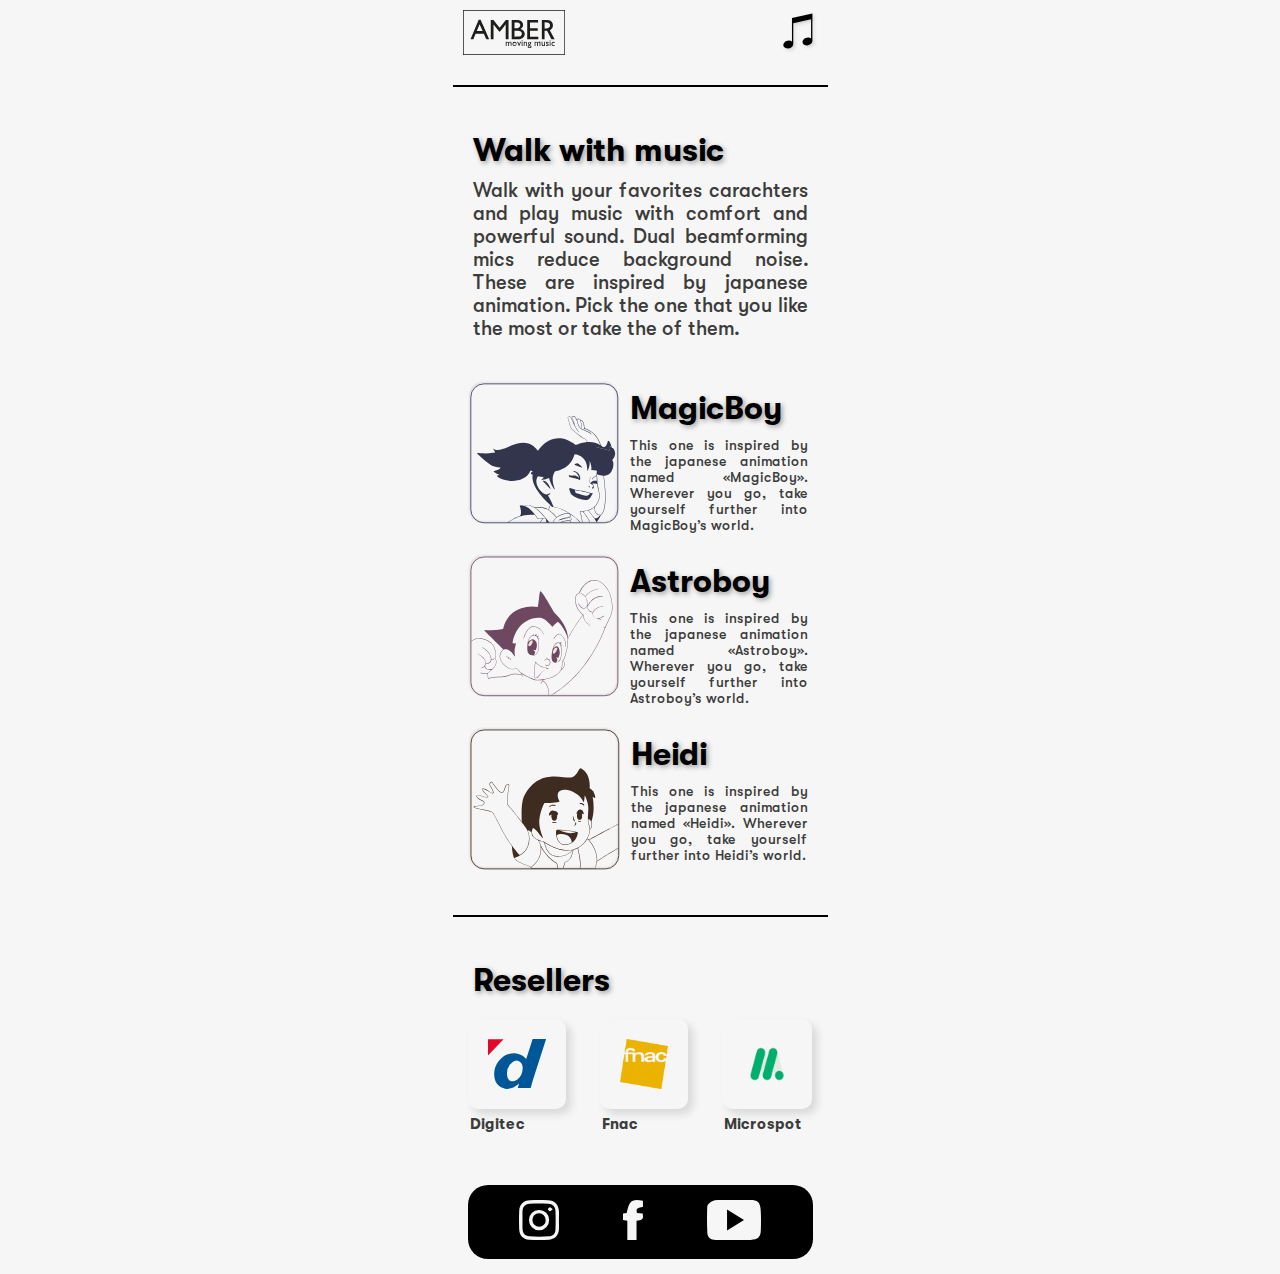
==== commit 1f40f80d: "16/ nouvelle version homepage finie (css+html)" ====
--- a/index.html
+++ b/index.html
@@ -80,30 +80,52 @@
         </div>
       </div>
     </div>
-
-
+    <hr>
     <div>
-      <div class="background background-homepage">
-        <h1 id="resellers">Buy</h1>
+    <h1 id="resellers">Resellers</h1>
+    <div class="resellers-container">
+      <div class="go-to-digitec">
+        <a href="https://www.digitec.ch/fr" target="_blank">
+          <img
+          src="img/main/Digitec_logo.svg"
+          alt="Logo Digitec">
+        </a>
+        <a href="https://www.digitec.ch/fr" target="_blank">
+          <p>Digitec</p>
+        </a>
       </div>
-      <a href="https://www.digitec.ch/fr" target="_blank">
-        <p>Digitec</p> 
-      </a>
-      <a href="https://www.microspot.ch/fr" target="_blank">
-        <p>Microspot</p>
-      </a>
+      <div class="go-to-Fnac">
+        <a href="https://www.fnac.ch/fr" target="_blank">
+          <img
+          src="img/main/fnac_logo.webp"
+          alt="Logo Fnac">
+        </a>
+        <a href="https://www.fnac.ch/fr" target="_blank">
+          <p>Fnac</p>
+        </a>
+      </div>
+      <div class="go-to-Microspot">
+        <a href="https://www.microspot.ch/fr" target="_blank">
+          <img
+          src="img/main/mspot_logo.webp"
+          alt="Logo Fnac">
+        </a>
+        <a href="https://www.microspot.ch/fr" target="_blank">
+          <p>Microspot</p>
+        </a>
+      </div>
     </div>
   </main>  
   <footer>
     <div class="contact homepage">
       <a href="https://www.instagram.com/alyssa.tml/" target="_blank">
-        <img src="img/footer/insta_homepage.svg" alt="logo instagream">
+        <img src="img/footer/Insta_logo.svg" alt="logo instagram">
       </a>
       <a href="https://www.spafribourg.ch/index.php" target="_blank">
-        <img src="img/footer/fb_homepage.svg" alt="logo Facebook">
+        <img src="img/footer/fb_logo.svg" alt="logo Facebook">
       </a>
       <a href="https://www.fr.ch/eikon" target="_blank">
-        <img src="img/footer/ytb_homepage.svg" alt="logo Youtube">
+        <img src="img/footer/ytb_logo.svg" alt="logo Youtube">
       </a>
     </div>
   </footer>
--- a/css/styles.css
+++ b/css/styles.css
@@ -22,6 +22,7 @@
   display: block;
   text-align: center;
   margin: auto;
+  background-color: #f6f6f6;
 }
 
 .top-info img{
@@ -49,7 +50,8 @@
   height: 90px;
 }
 
-p {
+p,
+a p {
   color: #3c3c3b;
 }
 
@@ -103,6 +105,7 @@
 .seventies-product {
   display: flex;
   flex-direction: row;
+  padding: 10px 0;
 }
 
 .text-button {
@@ -110,17 +113,45 @@
   flex-direction: column;
 }
 
-footer h2,
-h4 {
-  font-weight: 700;
-  font-family: 'Gt';
-  font-size: 38px;
-  text-align: justify;
-}
-
-footer .h2 {
-  padding: 30px 0 0 30px;
-  margin-bottom: 15px;
+.resellers-container img {
+  height: 50px;
+  background-color: #f6f6f6;
+  -webkit-box-shadow: 5px 5px 9px 0px rgba(0,0,0,0.12);
+  -moz-box-shadow: 5px 5px 9px 0px rgba(0,0,0,0.12);
+  box-shadow: 5px 5px 9px 0px rgba(0,0,0,0.12);
+  padding: 20px;
+  border-radius: 10px;
+}
+
+.resellers-container p {
+  font-weight: 700;
+  font-family: 'Gt';
+  font-size: 15px;
+  margin: 2px;
+  text-align: justify;
+}
+
+.resellers-container {
+  display: flex;
+  flex-direction: row;
+  justify-content: space-between;
+  margin: 15px;
+}
+
+footer {
+  padding-top: 20px;
+  }
+
+.contact {
+  margin-top: 30px;
+  background-color: black;
+  border-radius: 20px;
+  margin: 15px;
+}
+
+footer img {
+  height: 40px;
+  margin: 15px 30px;
 }
 
 h4 {
@@ -262,39 +293,6 @@
 
 .background-seventies {
   border: 1px solid #313c40;
-}
-
-.background-products {
-  -webkit-box-shadow: 5px 5px 9px 0px rgba(0,0,0,0.12);
-  -moz-box-shadow: 5px 5px 9px 0px rgba(0,0,0,0.12);
-  box-shadow: 5px 5px 9px 0px rgba(0,0,0,0.12);
-  margin: 0 10px ;
-  padding: 5px;
-  border-radius: 35px;
-}
-
-footer {
-  background-repeat: no-repeat;
-}
-
-footer .contact-fifties {
-  background-image: url(../img/footer/box_fifties.svg);
-}
-
-footer .contact-sixties {
-  background-image: url(../img/footer/box_sixties.svg);
-}
-
-footer .contact-seventies {
-  background-image: url(../img/footer/box_seventies.svg);
-}
-
-footer .homepage {
-  background-image: url(../img/footer/box_homepage.svg);
-}
-
-.contact {
-  margin-top: 30px;
 }
 
 .scroller {
@@ -322,11 +320,6 @@
   text-decoration: none;
 }
 
-footer img {
-  height: 65px;
-  margin: 45px 20px;
-}
-
 .contact-container {
   display: flex;
   flex-direction: row;
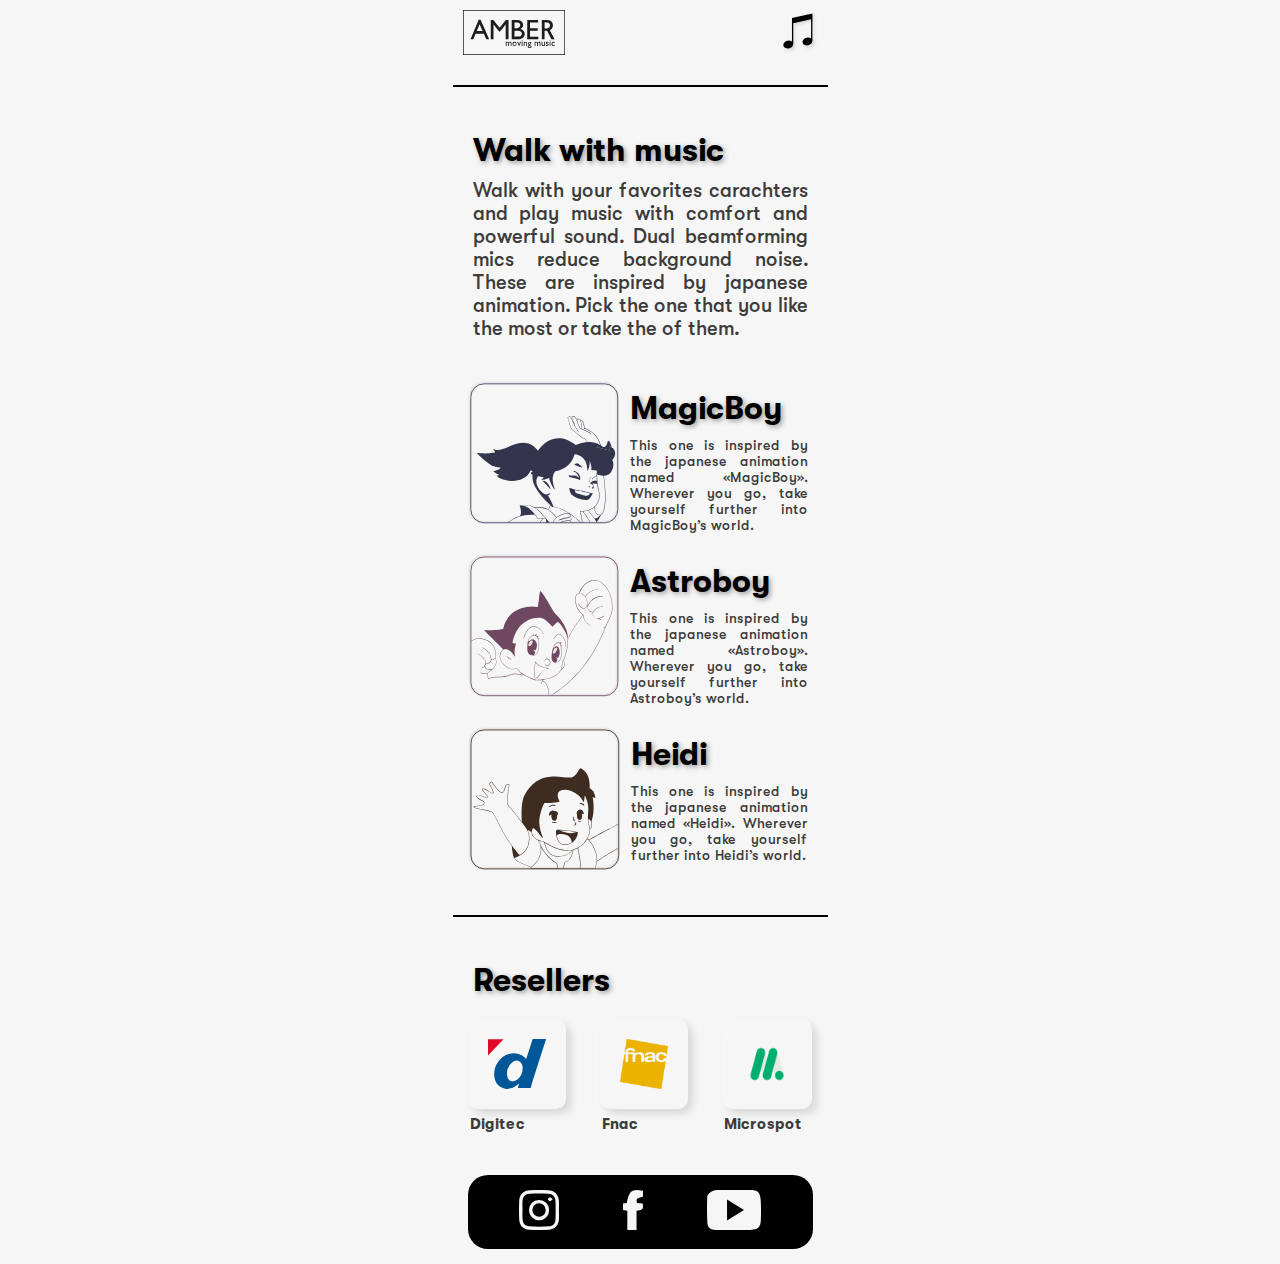
==== commit 265f049d: "18/ version finale (V4)" ====
--- a/index.html
+++ b/index.html
@@ -30,7 +30,7 @@
     <div class="all-products-container">
       <div class="fifties-product">
         <div class="fifties-button">
-          <a id="fifties-product" href="50.html" target="_blank">
+          <a id="50-product" href="50.html" target="_blank">
             <div class="img-button fifties-button">
               <img class="character"
               src="img/main/MagicBoy_button.svg"
@@ -47,7 +47,7 @@
       </div>
       <div class="sixties-product">
         <div class="sixties-button">
-          <a id="sixties-product" href="60.html" target="_blank">
+          <a id="60-product" href="60.html" target="_blank">
             <div class="img-button fifties-button">
               <img class="character"
               src="img/main/AstroBoy_button.svg"
@@ -64,7 +64,7 @@
       </div>
       <div class="seventies-product">
         <div class="seventies-button">
-          <a id="seventies-product" href="70.html" target="_blank">
+          <a id="70-product" href="70.html" target="_blank">
             <div class="img-button fifties-button">
               <img class="character"
               src="img/main/Heidi_button.svg"
--- a/css/styles.css
+++ b/css/styles.css
@@ -76,6 +76,71 @@
   text-shadow: 2px 2px 5px rgba(150, 150, 150, 0.92);
   padding: 20px 20px 5px;
   margin: 25px 0 5px;
+}
+
+.fifties-title {
+  color: #3b405a;
+}
+
+.sixties-title {
+  color:#89371a;
+}
+
+.seventies-title {
+  color:#313c40;
+}
+
+h4 {
+  margin: 2px 0 20px 16px;
+  text-shadow: 2px 2px 5px rgba(150, 150, 150, 0.9);
+  text-align: justify;
+}
+
+.buy-seventies {
+  color: #313c40;
+}
+
+.buy-sixties {
+  color: #89371a;
+}
+
+.buy-fifties {
+  color: #3b405a;
+}
+
+h3 {
+  color: white;
+  font-weight: 700;
+  font-family: 'Gt';
+  font-size: 45px;
+  text-align: justify;
+  -webkit-box-shadow: 5px 5px 9px 0px rgba(0,0,0,0.12);
+  -moz-box-shadow: 5px 5px 9px 0px rgba(0,0,0,0.12);
+  box-shadow: 5px 5px 9px 0px rgba(0,0,0,0.12);
+  border-radius: 20px;
+  margin: 15px;
+  padding: 10px 22px;
+}
+
+.shop-seventies {
+  background-color: #313c40;
+}
+
+.shop-sixties {
+  background-color: #89371a;
+}
+
+.shop-fifties {
+  background-color: #3b405a;
+}
+
+.explication-product p {
+  font-weight: 500;
+  font-family: 'Gt';
+  font-size: 20px;
+  text-align: justify;
+  padding: 5px 15px 30px;
+  margin: 25px 5px 20px;
 }
 
 .all-products-container p {
@@ -139,7 +204,7 @@
 }
 
 footer {
-  padding-top: 20px;
+  padding-top: 10px;
   }
 
 .contact {
@@ -149,52 +214,21 @@
   margin: 15px;
 }
 
+.contact-seventies {
+  background-color: #313c40;
+}
+
+.contact-sixties {
+  background-color: #89371a;
+}
+
+.contact-fifties {
+  background-color: #3b405a;
+}
+
 footer img {
   height: 40px;
   margin: 15px 30px;
-}
-
-h4 {
-  margin: 30px 0 20px 15px;
-  text-shadow: 2px 2px 5px rgba(150, 150, 150, 0.9);
-}
-
-.buy-seventies {
-  color: #313c40;
-}
-
-.buy-sixties {
-  color: #89371a;
-}
-
-.buy-fifties {
-  color: #3b405a;
-}
-
-h3 {
-  color: white;
-  font-weight: 700;
-  font-family: 'Gt';
-  font-size: 45px;
-  text-align: justify;
-  -webkit-box-shadow: 5px 5px 9px 0px rgba(0,0,0,0.12);
-  -moz-box-shadow: 5px 5px 9px 0px rgba(0,0,0,0.12);
-  box-shadow: 5px 5px 9px 0px rgba(0,0,0,0.12);
-  border-radius: 40px;
-  margin: 15px;
-  padding: 10px 22px;
-}
-
-.shop-seventies {
-  background-color: #313c40;
-}
-
-.shop-sixties {
-  background-color: #89371a;
-}
-
-.shop-fifties {
-  background-color: #3b405a;
 }
 
 .showcase-product {
@@ -209,21 +243,6 @@
   margin-top: 130px;
 }
 
-.sell-fifties,
-.showcase-fifties {
-  background-color: #5a5f82;
-}
-
-.sell-sixties,
-.showcase-sixties {
-  background-color: #ba4927;
-}
-
-.sell-seventies,
-.showcase-seventies {
-  background-color: #48565e;
-}
-
 main .box {
   height: 500px;
   padding: 20px 20px 40px 5px;
@@ -235,77 +254,43 @@
   font-size: 38px;
 }
 
-.explication-product p {
-  font-weight: 500;
-  font-family: 'Gt';
-  font-size: 20px;
-  text-align: justify;
-  padding: 5px 15px 30px;
-  margin: 25px 5px 20px;
-  color: black;
-}
-
 hr {
   border: 1px solid black;
   margin: 30px 0 20px;
 }
 
-.sell-product {
-  border-radius: 30px;
-  -webkit-box-shadow: 5px 5px 9px 0px rgba(0,0,0,0.12);
-  -moz-box-shadow: 5px 5px 9px 0px rgba(0,0,0,0.12);
-  box-shadow: 5px 5px 9px 0px rgba(0,0,0,0.12);
-  margin: 10px;
-}
-
-.sell-product h5 {
-  color: white;
-  font-weight: 700;
-  font-family: 'Gt';
-  font-size: 70px;
-  margin: 30px;
-}
-
 .sell-container {
   display: flex;
   justify-content: center;
+  flex-direction: row;
+}
+
+.sell-container img {
+  height: 150px;
+  padding: 10px;
 }
 
 .scroll-top-fifties {
-  background-color: #3b405a;
+  background-color: #e87c66;
 } 
 
 .scroll-top-sixties {
-  background-color: #89371a
+  background-color: #f7c346;
 } 
 
 .scroll-top-seventies {
-  background-color: #313c40;
+  background-color: #67493a;
 } 
 
-.background-fifties {
-  border: 1px solid #3b405a;
-}
-
-.background-sixties {
-  border: 1px solid #89371a;
-}
-
-.background-seventies {
-  border: 1px solid #313c40;
-}
-
 .scroller {
-  display: flex;
-  justify-content: center;
-  padding-left: 20px;
+  padding-left: 300px;
 }
 
 .scroll-top-button {
   display: block;
   width: 50px;
   height: 50px;
-  color: #efe4da;
+  color: #f6f6f6;
   border-radius: 50%;
   text-align: center;
   text-decoration: none;
@@ -313,7 +298,7 @@
   line-height: 50px;
   box-shadow: 0 0 10px #33333355;
   left: 50%;
-  margin: 60px 15px 0 0;
+  margin-right: 5px;
 }
 
 a  {
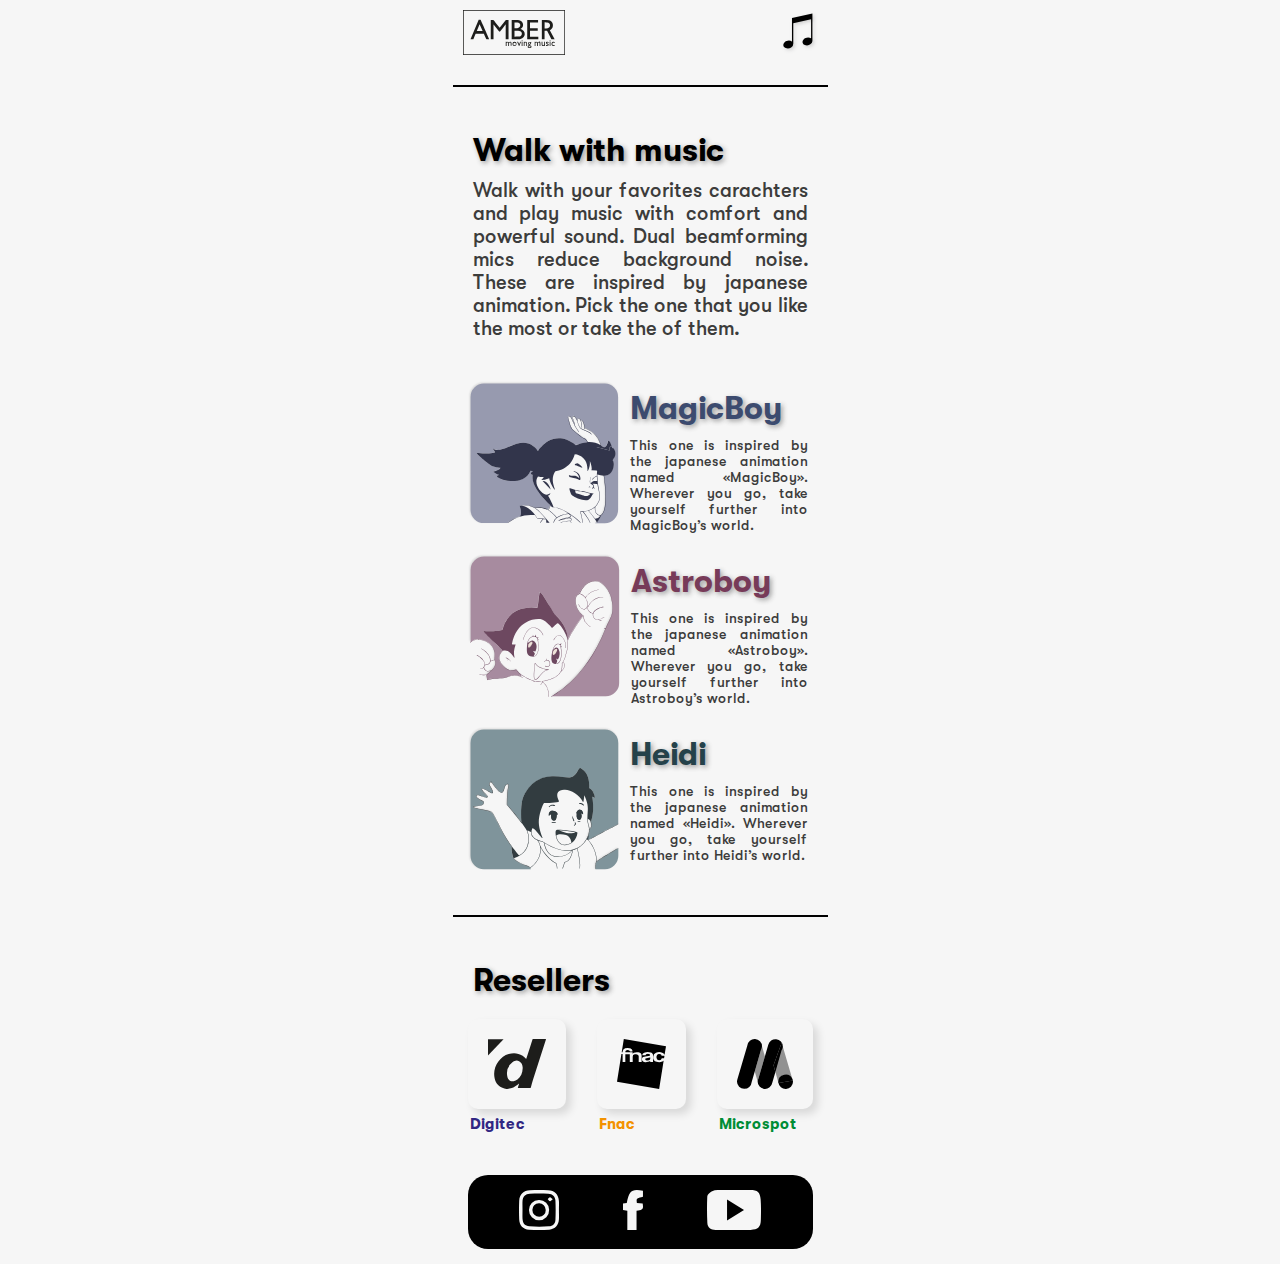
==== commit 0259901a: "19/ changements homepage main (box des carachters)" ====
--- a/index.html
+++ b/index.html
@@ -30,7 +30,7 @@
     <div class="all-products-container">
       <div class="fifties-product">
         <div class="fifties-button">
-          <a id="50-product" href="50.html" target="_blank">
+          <a id="50-product" href="50.html">
             <div class="img-button fifties-button">
               <img class="character"
               src="img/main/MagicBoy_button.svg"
@@ -47,7 +47,7 @@
       </div>
       <div class="sixties-product">
         <div class="sixties-button">
-          <a id="60-product" href="60.html" target="_blank">
+          <a id="60-product" href="60.html">
             <div class="img-button fifties-button">
               <img class="character"
               src="img/main/AstroBoy_button.svg"
@@ -64,7 +64,7 @@
       </div>
       <div class="seventies-product">
         <div class="seventies-button">
-          <a id="70-product" href="70.html" target="_blank">
+          <a id="70-product" href="70.html">
             <div class="img-button fifties-button">
               <img class="character"
               src="img/main/Heidi_button.svg"
@@ -84,7 +84,7 @@
     <div>
     <h1 id="resellers">Resellers</h1>
     <div class="resellers-container">
-      <div class="go-to-digitec">
+      <div class="go-to-Digitec">
         <a href="https://www.digitec.ch/fr" target="_blank">
           <img
           src="img/main/Digitec_logo.svg"
@@ -97,7 +97,7 @@
       <div class="go-to-Fnac">
         <a href="https://www.fnac.ch/fr" target="_blank">
           <img
-          src="img/main/fnac_logo.webp"
+          src="img/main/Fnac_logo.svg"
           alt="Logo Fnac">
         </a>
         <a href="https://www.fnac.ch/fr" target="_blank">
@@ -107,8 +107,8 @@
       <div class="go-to-Microspot">
         <a href="https://www.microspot.ch/fr" target="_blank">
           <img
-          src="img/main/mspot_logo.webp"
-          alt="Logo Fnac">
+          src="img/main/Mspot_logo.svg"
+          alt="Logo Microspot">
         </a>
         <a href="https://www.microspot.ch/fr" target="_blank">
           <p>Microspot</p>
--- a/css/styles.css
+++ b/css/styles.css
@@ -171,6 +171,18 @@
   display: flex;
   flex-direction: row;
   padding: 10px 0;
+}
+
+.fifties-product h1 {
+  color: #3c4b6f;
+}
+
+.sixties-product h1 {
+  color: #773b59;
+}
+
+.seventies-product h1 {
+  color: #25424a;
 }
 
 .text-button {
@@ -231,6 +243,18 @@
   margin: 15px 30px;
 }
 
+.go-to-Digitec p{
+  color: #312783;
+}
+
+.go-to-Fnac p{
+  color: #f39200;
+}
+
+.go-to-Microspot p{
+  color: #008d36;
+}
+
 .showcase-product {
   border-radius: 40px;
   margin: 10px;
@@ -271,15 +295,15 @@
 }
 
 .scroll-top-fifties {
-  background-color: #e87c66;
+  background-color: #3b405ad4;
 } 
 
 .scroll-top-sixties {
-  background-color: #f7c346;
+  background-color: #89381ace;
 } 
 
 .scroll-top-seventies {
-  background-color: #67493a;
+  background-color: #313c40be;
 } 
 
 .scroller {
@@ -309,3 +333,4 @@
   display: flex;
   flex-direction: row;
 }
+
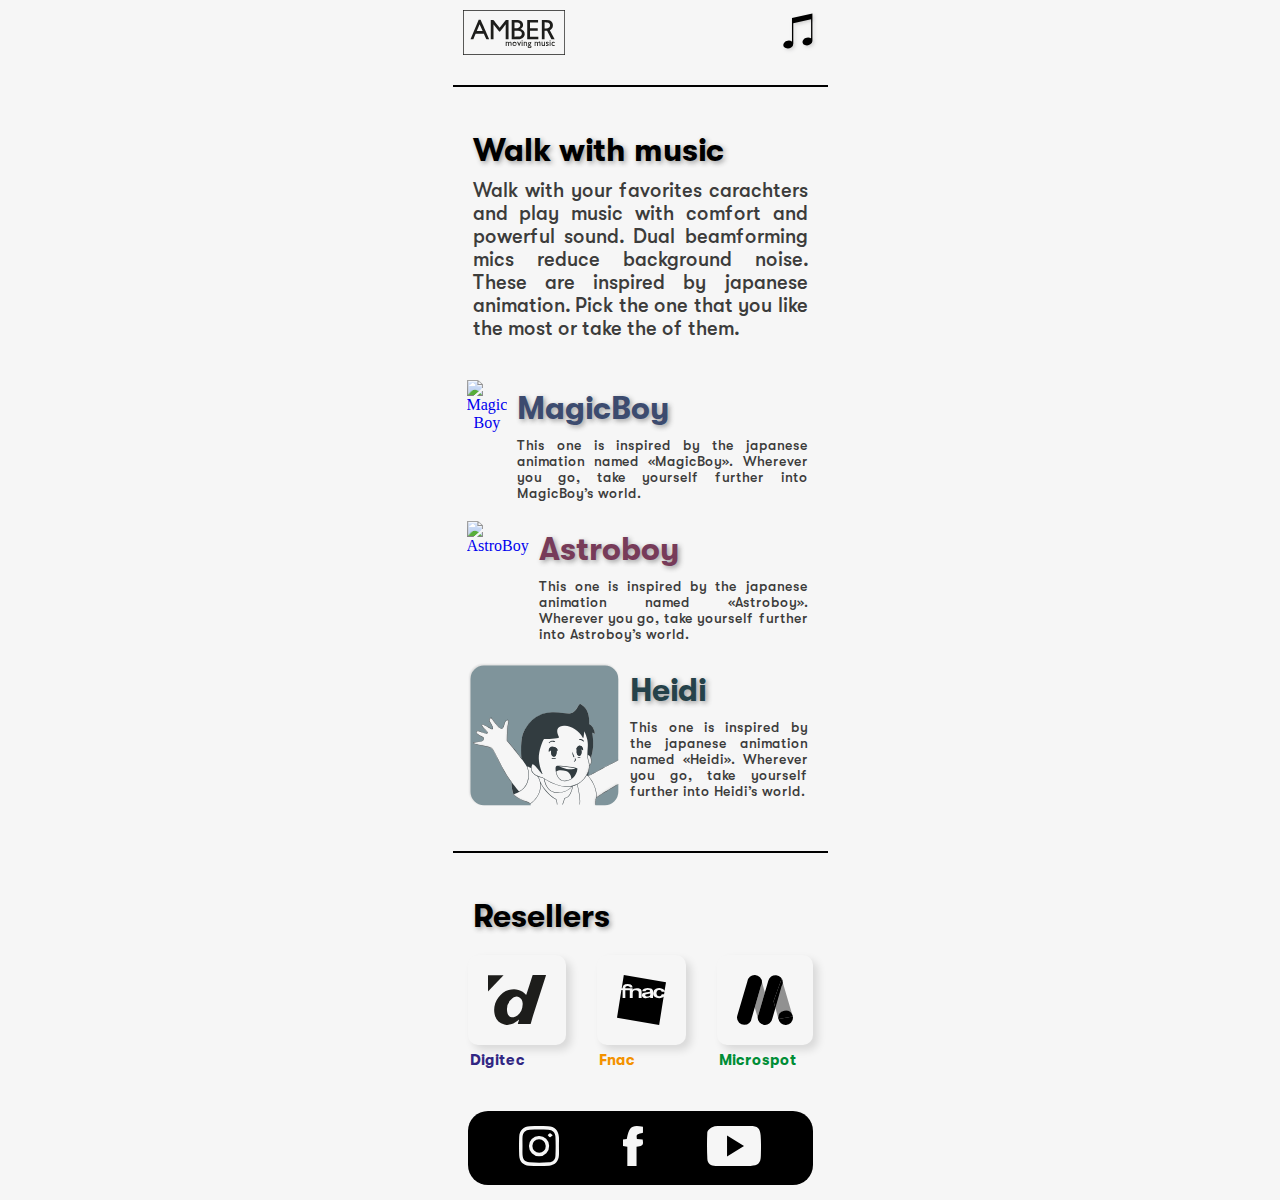
==== commit 3fcbfc00: "20/ Version finale (v5 -> corrections img)" ====
--- a/index.html
+++ b/index.html
@@ -33,7 +33,7 @@
           <a id="50-product" href="50.html">
             <div class="img-button fifties-button">
               <img class="character"
-              src="img/main/MagicBoy_button.svg"
+              src="img/main/MagicBoy_Button.svg"
               alt="Magic Boy">
             </div>
           </a>
@@ -50,7 +50,7 @@
           <a id="60-product" href="60.html">
             <div class="img-button fifties-button">
               <img class="character"
-              src="img/main/AstroBoy_button.svg"
+              src="img/main/Astroboy_button.svg"
               alt="AstroBoy">
             </div>
           </a>
